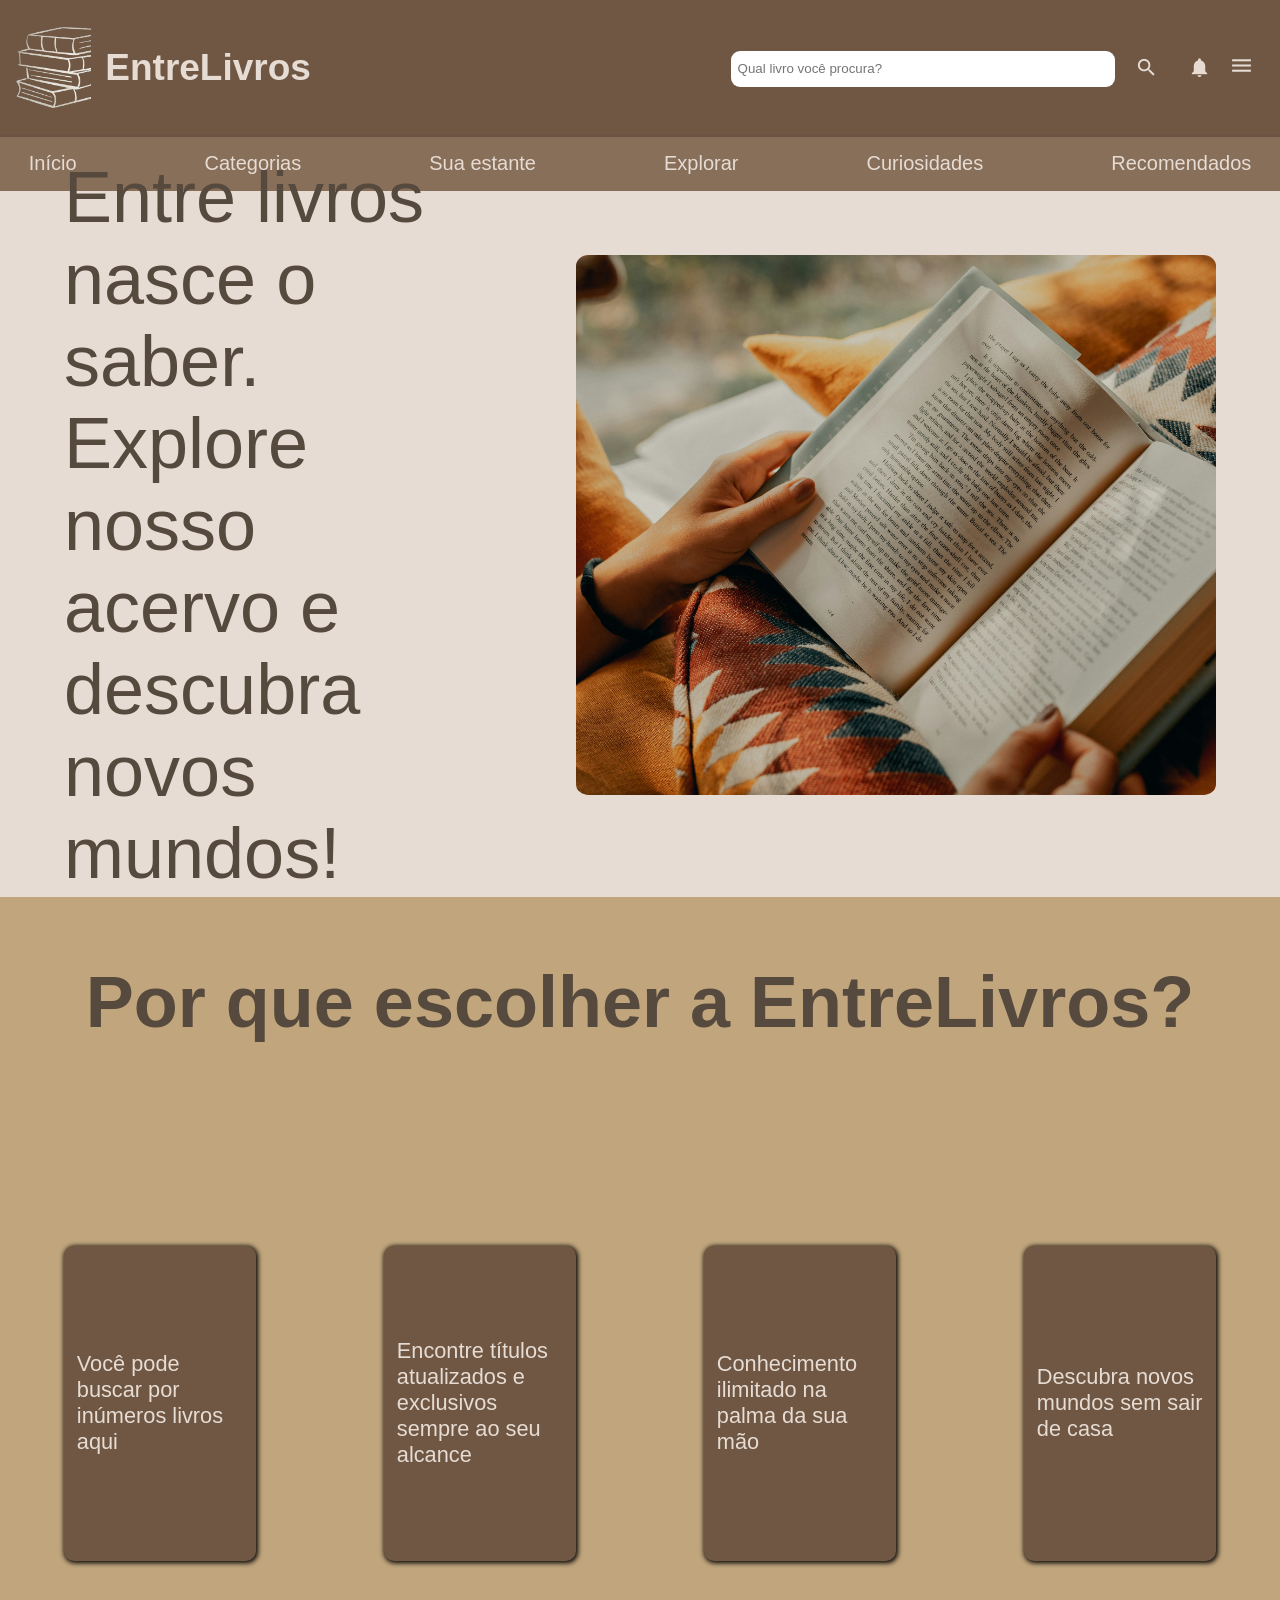
==== index.html @ 7814967b "adicionei v" ====
<!DOCTYPE html>
<html lang="en">
<head>
    <meta charset="UTF-8">
    <meta name="viewport" content="width=device-width, initial-scale=1.0">
    <link rel="stylesheet" href="./style.css">
    <title>EntreLivros</title>
    <link rel="stylesheet" href="https://fonts.googleapis.com/icon?family=Material+Icons">
    <link rel="preconnect" href="https://fonts.googleapis.com">
    <link href="https://fonts.googleapis.com/css2?family=EB+Garamond&display=swap" rel="stylesheet">
    
</head>
<body>

  <nav class="topo">
      <div class="arealogo">  
        <div class="entrelivros">EntreLivros</div>
      </div>

    <form action="./Pesquisarpage/index.html" method="get" class="busca">
      <input type="text" placeholder="Qual livro você procura?" >
    </form>

    <div class="lupa"><span class="material-icons"style="font-size: 23px;"> search </span></div>
    <div class="sino"><span class="material-icons" style="font-size: 23px;"> notifications </span></div>

    <div class="menu">
     <span class="material-icons" style="font-size: 25px;"> menu </span>

      <div class="submenu">
        <a href="#">Configurações</a>
        <a href="#">Minha Conta</a>
        <a href="#">Segurança</a>
        <a href="#">Ajuda</a>
        <a href="#">Saiba Mais</a>
        <a href="#">Sair</a>
      </div>
      
    </div>
    </nav>

    <div class="linha-topo"></div>

    <nav class="menu-topo">
      <ul class="menu-principal">
        <li><a href="#">Início</a></li>
        <li class="com-submenu">
        <a href="#">Categorias</a>
        <ul class="submenu2">
          <li><a href="#">Romance</a></li>
          <li><a href="#">Fantasia</a></li>
          <li><a href="#">Auto Ajuda</a></li>
          <li><a href="#">Ficção Científica</a></li>
          <li><a href="#">Contos</a></li>
        </ul>
          </li>
          <li><a href="#">Sua estante</a></li>
          <li><a href="#">Explorar</a></li>
          <li><a href="#">Curiosidades</a></li>
          <li><a href="#">Recomendados</a></li>
      </ul>
    </nav>

      <header class="inicio"> 
       <div class="card1"> <p>Entre livros nasce o saber. Explore nosso acervo e descubra novos mundos!</p> </div>
       <div class="card2">    </div> 
     </header>

      <div class="texto"><h1>Por que escolher a EntreLivros?</h1></div>
    
    <footer class="final">
      <div class="minicards">Você pode buscar por inúmeros livros aqui</div>
      <div class="minicards">Encontre títulos atualizados e exclusivos sempre ao seu alcance</div>
      <div class="minicards">Conhecimento ilimitado na palma da sua mão</div>
      <div class="minicards">Descubra novos mundos sem sair de casa</div>
    </footer>

</body>
</html>
---- style.css ----
*{
    margin:0%;
    padding: 0%;
    box-sizing: border-box;
}

body{
    background-color: #e6dcd4;
     font-family: "Poppins", sans-serif;
       font-weight: 100;
  font-style: normal;
}

.topo{
    display: flex;
    height: 15vh;
    width: 100%;
    background-color: #6f5743;
    justify-content:end;
    align-items: center;
    color:#e6dcd4;

}
.linha-topo{
width: 100%;
height: 0.2vh;
background-color: #695446;
}

.menu-principal {
  list-style: none;
  display: flex;
  gap: 2rem;
  width: 100%;
  height: 6vh;
  background-color: #886f5a;
  text-decoration: none;
  justify-content: center;
  align-items: center;
  gap: 10%;

}
.menu-principal a{
    display: flex;
    text-decoration: none;
    color: #e6dcd4;
    font-size:20px;
}
.menu-principal a:hover{
    display: flex;
    text-decoration: none;
    color: #000000;
    font-size:20px;
}
.menu-principal li {
  position: relative;
}
.submenu2{
    display:none ;
    position:absolute;
    top:0px;
    right:10;
    background-color: #e6dcd4;
    border:1px solid #ccc ;
    min-width: 50px;
    box-shadow: 0 2px 5px #00000097;
    z-index: 100;
    padding: 1rem;
    border-radius: 8px;
    width: 12vw;
}
.submenu2 a{
    display:block;
    padding: 10px;
    color:#46270e;
    text-decoration:none;
}
.submenu2 a:hover{
    background-color: #6f5743;
    color: #e6dcd4;
    text-decoration:none;
}
.com-submenu:hover .submenu2{
display: block;
}

.busca input{
    margin-right: 5vh;
    height: 4vh;
    width: 30vw;
    border-radius: 1vh;
    border:none;
    padding-left: 0.5vw;
    margin-top: 0.3vh;
}
 input:focus{
    outline: none;

 }

.arealogo{
    display:flex;
    width: 5.9%;
    height: 60%;
    background-image: url(./src/img/logoclara.png);
    background-size: cover;
    margin-right:50vw;
    
     
}

.entrelivros{
    display: flex;
    margin-left: 7vw;
    font-size: 37px;
    align-items: center;
    font-weight:550;
    
}


.menu{
    position:relative;
    display: inline-block;
    cursor: pointer;
    margin-right: 2vw;
}
.menu-icon{
    font-size: 36px;
    cursor: pointer;
    background-color: #6f5743;
    color:#e6dcd4;
    padding: 10px;
    border-radius: 5px;
}

.submenu{
    display:none ;
    position:absolute;
    top:0px;
    right:0;
    background-color: #e6dcd4;
    border:1px solid #ccc ;
    min-width: 50px;
    box-shadow: 0 2px 5px #00000097;
    z-index: 100;
    padding: 0.5rem;
    border-radius: 8px;
}
.submenu a{
    display:block;
    padding: 10px;
    color:#46270e;
    text-decoration:none;
}
.submenu a:hover{
background-color:#56493d;
color: #e6dcd4;
}

.menu:hover .submenu{
    display: block;
}


.sino{
    display:flex;
    margin-right: 2vh;
    margin-left:2vh;
    cursor: pointer;
    color:#e6dcd4;  
}



.sino:hover{
  color:#56493d;   
}



.lupa{
  display:flex; 
   color:#e6dcd4;
   cursor:pointer;
   margin-left: -2vw;
   margin-right: 1vw;
}


.lupa:hover{
    color:#56493d;
}



.linklupa{
    display:flex;
    text-decoration: none;
    color: #e6dcd4;
    cursor: pointer;

}

.inicio{
    display: flex;
    justify-content: space-around;
    align-items: center;
    margin-top: 5%;
}


.card1{
    display:flex;
    font-size: 8vh;
    justify-content: center;
    align-items: center;
    height: 2vh;
    width: 30vw;
    color:#56493d;
}

    

.card2{
    display:flex;
    height: 60vh;
    width: 50vw;
    background-image: url(./src/img/photo-1630343710506-89f8b9f21d31.jpg);
    background-size:cover;
    border-radius: 2%;
   
}


.texto{
    display: flex;
    margin-top: 8%;
    margin-bottom: 0%;
    justify-content: center;
    color:#56493d;
    background-color: #c1a67d;
    padding-top: 5%;
    
}


.texto h1{
    display: flex;
    font-size:8vh;
    color:#56493d;
    
}


footer{
    display: flex;
    height: 80vh;
    width: 100%;
    align-items: center;
    justify-content: center;
    margin-top: 0%;
    margin-bottom: 0%;
    background-color: #c1a67d;


}

.minicards{
    display: flex;
    width: 30vw;
    height: 35vh; 
    border-radius: 10px;
    font-size: 1.7vw;
    justify-content: center;
    align-items: center;
    padding: 1%;
    background-color: #6f5743;
    box-shadow:1px 1px 5px 1px #000000; 
    color:#e6dcd4;
    margin: 5%;
}




/*responsividade tela celular*/

@media screen and (max-width: 768px) {
.body{
    background-color: #e6dcd4;
}

.topo{
    display: flex;
    height: 13vh;
    width: 100%;
    background-color: #6f5743;
    justify-content:end;
    align-items: center;
    color:#e6dcd4;
}

.linha-topo{
width: 100%;
height: 0.2vh;
background-color: #695446;
}

.menu-principal {
  list-style: none;
  display: flex;
  gap: 2rem;
  width: 100%;
  height: 6vh;
  background-color: #886f5a;
  text-decoration: none;
  justify-content: center;
  align-items: center;
  gap: 5%;
}


.menu-principal a{
    display: flex;
    text-decoration: none;
    color: #e6dcd4;
    font-size:10px;
}

.menu-principal a:hover{
    display: flex;
    text-decoration: none;
    color: #000000;
    font-size:10px;
}

.menu-principal li {
  position: relative;
}

.submenu2{
    display:none ;
    position:absolute;
    top:0px;
    right:10;
    background-color: #e6dcd4;
    border:1px solid #ccc ;
    min-width: 50px;
    box-shadow: 0 2px 5px #00000097;
    z-index: 100;
    padding: 0.8rem;
    border-radius: 8px;
    width: 28vw;
}

.submenu2 a{
    display:block;
    padding: 10px;
    color:#46270e;
    text-decoration:none;
}

.submenu2 a:hover{
    background-color: #6f5743;
    color: #e6dcd4;
    text-decoration:none;
}

.com-submenu:hover .submenu2{
display: block;
}

.busca input{
    margin-right: 5vh;
    height: 4vh;
    width: 25vw;
    border-radius: 1vh;
    padding-left: 0.5vw;
    margin-top: 0.3vh;
    border:none;
}

 input:focus{
    outline: none;
 }

.arealogo{
    display:flex;
    width: 12%;
    height: 40%;
    background-image: url(./src/img/logoclara.png);
    background-size: cover;
    margin-right: 28%;
    
}

.entrelivros{
    display: flex;
    font-size: 17px;
    align-items: center;  
   margin-left: 110%;
}

.menu{
    position:relative;
    display: inline-block;
    cursor: pointer;
    margin-right: 2vw;
     
}

.menu-icon{
    font-size: 36px;
    cursor: pointer;
    background-color: #6f5743;
    color:#e6dcd4;
    padding: 10px;
    border-radius: 5px;
}

.submenu{
    display:none ;
    position:absolute;
    top:0px;
    right:0;
    background-color: #e6dcd4;
    border:1px solid #ccc ;
    min-width: 50px;
    box-shadow: 0 2px 5px #00000097;
    z-index: 100;
    padding: 0.5rem;
    border-radius: 8px;
}

.submenu a{
    display:block;
    padding: 5px;
    color:#46270e;
    text-decoration:none;
}

.submenu a:hover{
background-color:#56493d;
color: #e6dcd4;
}

.menu:hover .submenu{
    display: block;
}


.sino{
    display:flex;
    margin-right: 1vh;
    margin-left:1vh;
    cursor: pointer;
    color:#e6dcd4;  
}



.sino:hover{
  color:#56493d;   
}



.lupa{
  display:flex; 
   color:#e6dcd4;
   cursor:pointer;
   margin-left: -2vw;
   margin-right: 2vw;
}


.lupa:hover{
    color:#56493d;
}



.linklupa{
    display:flex;
    text-decoration: none;
    color: #e6dcd4;
    cursor: pointer;

}

.card1{
    display:flex;
    font-size: 2.8vh;
    justify-content: center;
    align-items: center;
    height: 20vh;
    width: 40vw;
    color:#56493d;
    

}

.card2{
    height: 20vh;
    width: 45vw;
    background-image: url(./src/img/photo-1630343710506-89f8b9f21d31.jpg);
    border-radius: 2%;
}


.inicio{
    display: flex;
    justify-content: center;
    align-items: center;
    height:35vh;
}


footer{
    display: flex;
    height: 35vh;
    width: 100%;
    align-items: center;
    justify-content: start;
    padding: 10px;
    flex-direction: row;
    overflow-x: auto;
    background-color: #c1a67d;
    margin-bottom: 0%;

}

.texto{
    display: flex;
    margin-top: 10vh;
    margin-bottom: 0%;
    padding-left: 9vh;
    padding-bottom: 2%;
}


.minicards{
    display: flex;
    flex-shrink: 0;
    width: 45vw;
    height: 25vh; 
    border-radius: 10px;
    font-size: 5vw;
    justify-content: center;
    align-items: center;
    padding: 1%;
    background-color: #6f5743;
    box-shadow:1px 1px 5px 1px #000000; 
    color:#e6dcd4;
    margin-top: 4vh;
    margin-bottom: 8%;

}


.texto h1{
    display: flex;
    font-size:4vh;
    color:#56493d;
    
}



}
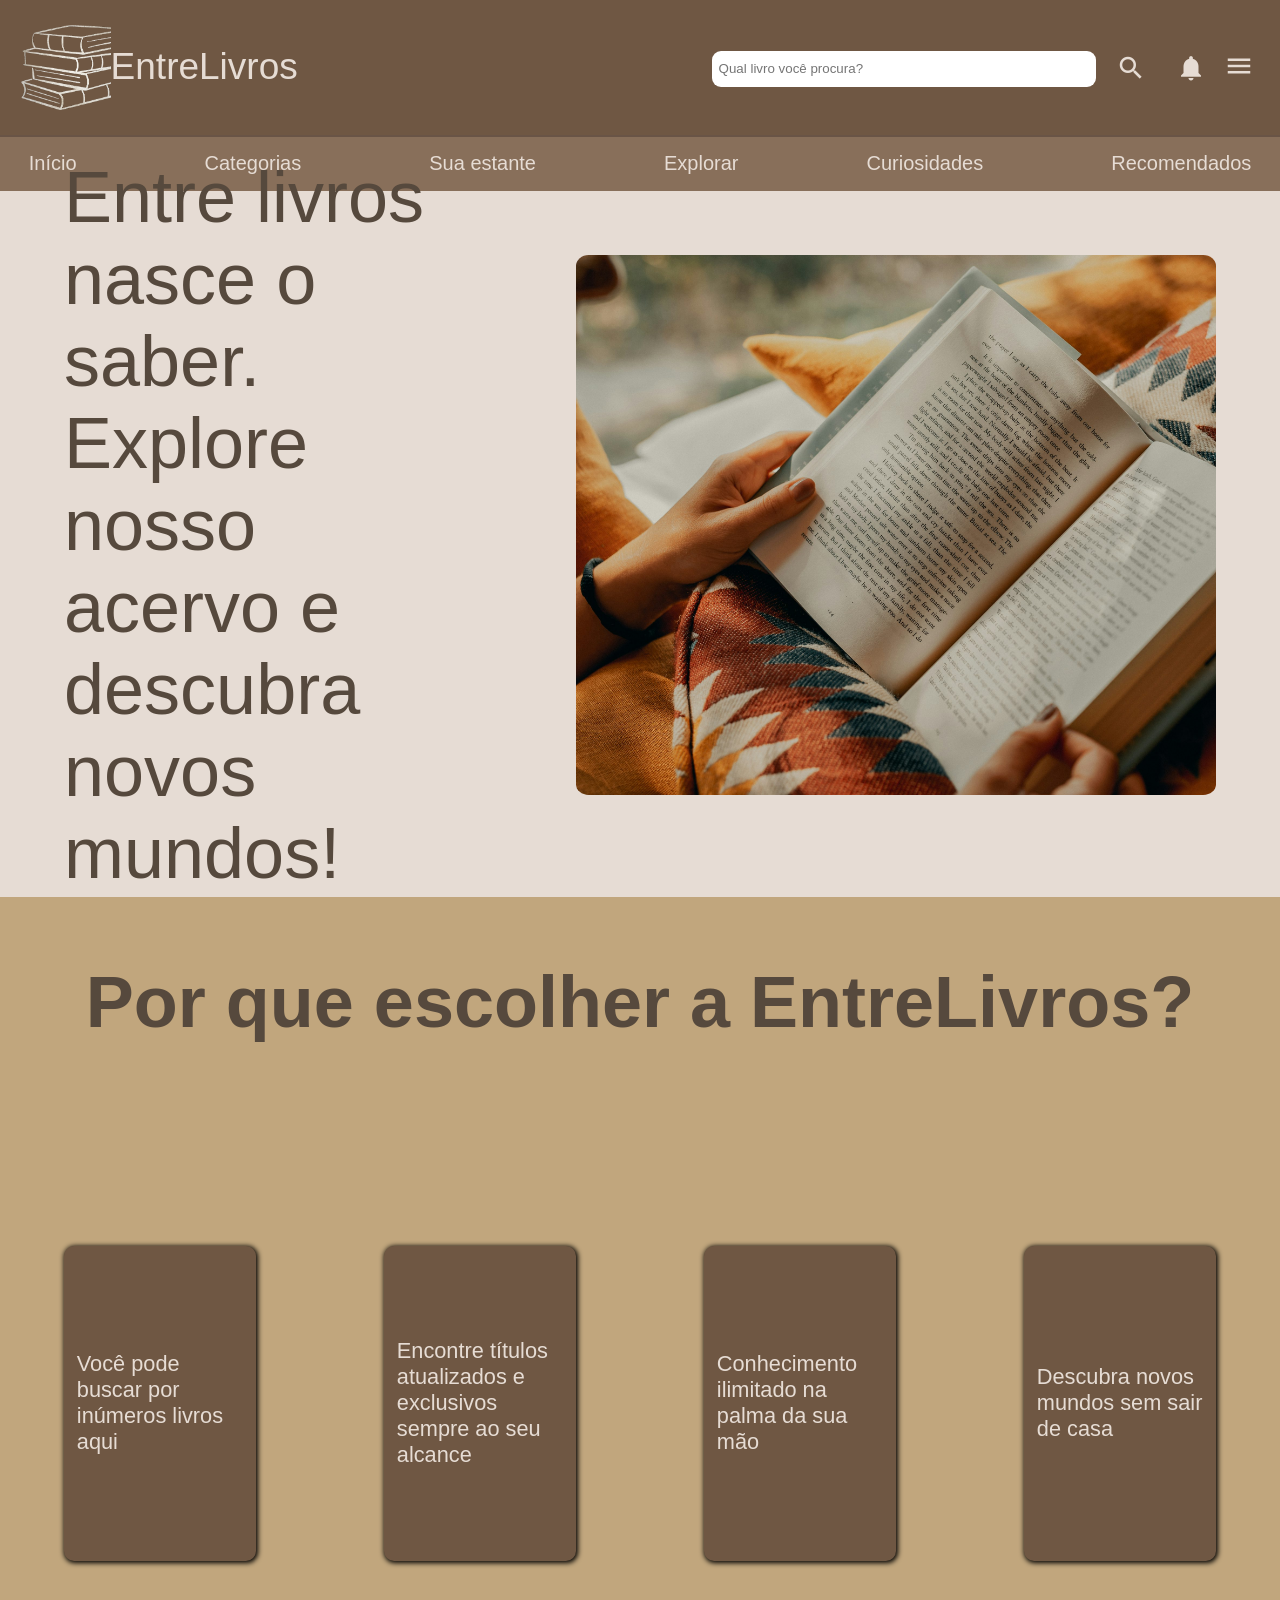
==== commit 4e23fb9b: "ajeitei uns negócios" ====
--- a/index.html
+++ b/index.html
@@ -21,11 +21,11 @@
       <input type="text" placeholder="Qual livro você procura?" >
     </form>
 
-    <div class="lupa"><span class="material-icons"style="font-size: 23px;"> search </span></div>
-    <div class="sino"><span class="material-icons" style="font-size: 23px;"> notifications </span></div>
+    <div class="lupa"><span class="material-icons"style="font-size: 30px;"> search </span></div>
+    <div class="sino"><span class="material-icons" style="font-size: 30px;"> notifications </span></div>
 
     <div class="menu">
-     <span class="material-icons" style="font-size: 25px;"> menu </span>
+     <span class="material-icons" style="font-size: 30px;"> menu </span>
 
       <div class="submenu">
         <a href="#">Configurações</a>
@@ -38,6 +38,19 @@
       
     </div>
     </nav>
+
+
+    <div class="busca-container">
+  <form action="./Pesquisarpage/index.html" method="get" class="busca">
+    <input type="text" placeholder="Qual livro você procura?" >
+  </form>
+
+  <div class="lupa">
+    <span class="material-icons" style="font-size: 23px;">search</span>
+  </div>
+</div>
+
+
 
     <div class="linha-topo"></div>
 
--- a/style.css
+++ b/style.css
@@ -6,10 +6,15 @@
 
 body{
     background-color: #e6dcd4;
-     font-family: "Poppins", sans-serif;
-       font-weight: 100;
-  font-style: normal;
-}
+    font-family: "Poppins", sans-serif;
+    font-weight: 100;
+    font-style: normal;
+}
+html, body {
+  max-width: 100vw;
+  overflow-x: hidden;
+}
+
 
 .topo{
     display: flex;
@@ -21,6 +26,7 @@
     color:#e6dcd4;
 
 }
+
 .linha-topo{
 width: 100%;
 height: 0.2vh;
@@ -84,6 +90,10 @@
 display: block;
 }
 
+.busca-container {
+  display: none; /* só vai aparecer no mobile */
+}
+
 .busca input{
     margin-right: 5vh;
     height: 4vh;
@@ -93,6 +103,7 @@
     padding-left: 0.5vw;
     margin-top: 0.3vh;
 }
+
  input:focus{
     outline: none;
 
@@ -100,12 +111,11 @@
 
 .arealogo{
     display:flex;
-    width: 5.9%;
-    height: 60%;
+    width: 7%;
+    height: 63%;
     background-image: url(./src/img/logoclara.png);
     background-size: cover;
-    margin-right:50vw;
-    
+    margin-right:47vw;
      
 }
 
@@ -114,7 +124,7 @@
     margin-left: 7vw;
     font-size: 37px;
     align-items: center;
-    font-weight:550;
+    
     
 }
 
@@ -293,7 +303,7 @@
 
 .topo{
     display: flex;
-    height: 13vh;
+    height: 15vh;
     width: 100%;
     background-color: #6f5743;
     justify-content:end;
@@ -308,35 +318,37 @@
 }
 
 .menu-principal {
-  list-style: none;
-  display: flex;
-  gap: 2rem;
-  width: 100%;
-  height: 6vh;
-  background-color: #886f5a;
+list-style: none;
+display: flex;
+gap: 2rem; 
+width: 100%;
+height: 6vh;
+background-color:#886f5a;
+text-decoration: none;
+justify-content: center;
+align-items: center;
+gap: 5%;
+}
+
+.menu-principal a {
+  display:flex;
   text-decoration: none;
-  justify-content: center;
-  align-items: center;
-  gap: 5%;
-}
-
-
-.menu-principal a{
-    display: flex;
-    text-decoration: none;
-    color: #e6dcd4;
-    font-size:10px;
-}
-
-.menu-principal a:hover{
-    display: flex;
-    text-decoration: none;
-    color: #000000;
-    font-size:10px;
+  color: #e6dcd4;
+  font-size:10px;
+
+}
+
+
+.menu-principal a:hover {
+  display:flex;
+  text-decoration: none;
+  color: #000000;
+  font-size: 10px;
+
 }
 
 .menu-principal li {
-  position: relative;
+  position:relative;
 }
 
 .submenu2{
@@ -371,15 +383,38 @@
 display: block;
 }
 
-.busca input{
-    margin-right: 5vh;
-    height: 4vh;
-    width: 25vw;
-    border-radius: 1vh;
-    padding-left: 0.5vw;
-    margin-top: 0.3vh;
-    border:none;
-}
+.topo .busca {
+  display: none;
+}
+
+.topo .lupa{
+    display: none;
+}
+
+
+.busca-container {
+  display: flex;
+  justify-content: center;
+  align-items: center;
+  gap: 1vw;
+  width: 100%;
+  background-color: #6f5743;
+  height: 5vh;
+}
+
+.busca {
+  width: 100%;
+}
+
+.busca input {
+  width: 100%;
+  height: 5vh;
+  padding-left: 1.5vw;
+  font-size: 1rem;
+  border: none;
+  box-shadow: 0 0 3px rgba(0, 0, 0, 0.2);
+}
+
 
  input:focus{
     outline: none;
@@ -387,17 +422,17 @@
 
 .arealogo{
     display:flex;
-    width: 12%;
-    height: 40%;
+    width: 16%;
+    height: 49%;
     background-image: url(./src/img/logoclara.png);
     background-size: cover;
-    margin-right: 28%;
+    margin-right: 60%;
     
 }
 
 .entrelivros{
     display: flex;
-    font-size: 17px;
+    font-size: 22px;
     align-items: center;  
    margin-left: 110%;
 }
@@ -466,12 +501,17 @@
 
 
 
-.lupa{
-  display:flex; 
-   color:#e6dcd4;
-   cursor:pointer;
-   margin-left: -2vw;
-   margin-right: 2vw;
+.lupa {
+  display: flex;
+  color: #56493d;
+  cursor: pointer;
+  background-color: #fff;
+  border-radius: 10%;
+  height: 5vh;
+  margin-top:1%;
+  margin-bottom: 1%;
+  align-items: center;
+  justify-content: center;
 }
 
 
@@ -491,7 +531,7 @@
 
 .card1{
     display:flex;
-    font-size: 2.8vh;
+    font-size: 3vh;
     justify-content: center;
     align-items: center;
     height: 20vh;
@@ -514,18 +554,22 @@
     justify-content: center;
     align-items: center;
     height:35vh;
+    gap:5%;
 }
 
 
 footer{
     display: flex;
-    height: 35vh;
+    height: auto;
     width: 100%;
     align-items: center;
     justify-content: start;
     padding: 10px;
     flex-direction: row;
     overflow-x: auto;
+    scroll-snap-type: x mandatory;
+    scroll-padding: 10px;
+    gap: 3vw;
     background-color: #c1a67d;
     margin-bottom: 0%;
 
@@ -541,20 +585,22 @@
 
 
 .minicards{
+    flex:0 0 90vw;
+    scroll-snap-align: start;
     display: flex;
     flex-shrink: 0;
-    width: 45vw;
-    height: 25vh; 
+    width: 40vw;
+    height: 30vh; 
     border-radius: 10px;
-    font-size: 5vw;
+    font-size: 3.5vh;
     justify-content: center;
     align-items: center;
-    padding: 1%;
+    padding: 1rem;
     background-color: #6f5743;
     box-shadow:1px 1px 5px 1px #000000; 
     color:#e6dcd4;
     margin-top: 4vh;
-    margin-bottom: 8%;
+    margin-bottom: 10vh;
 
 }
 
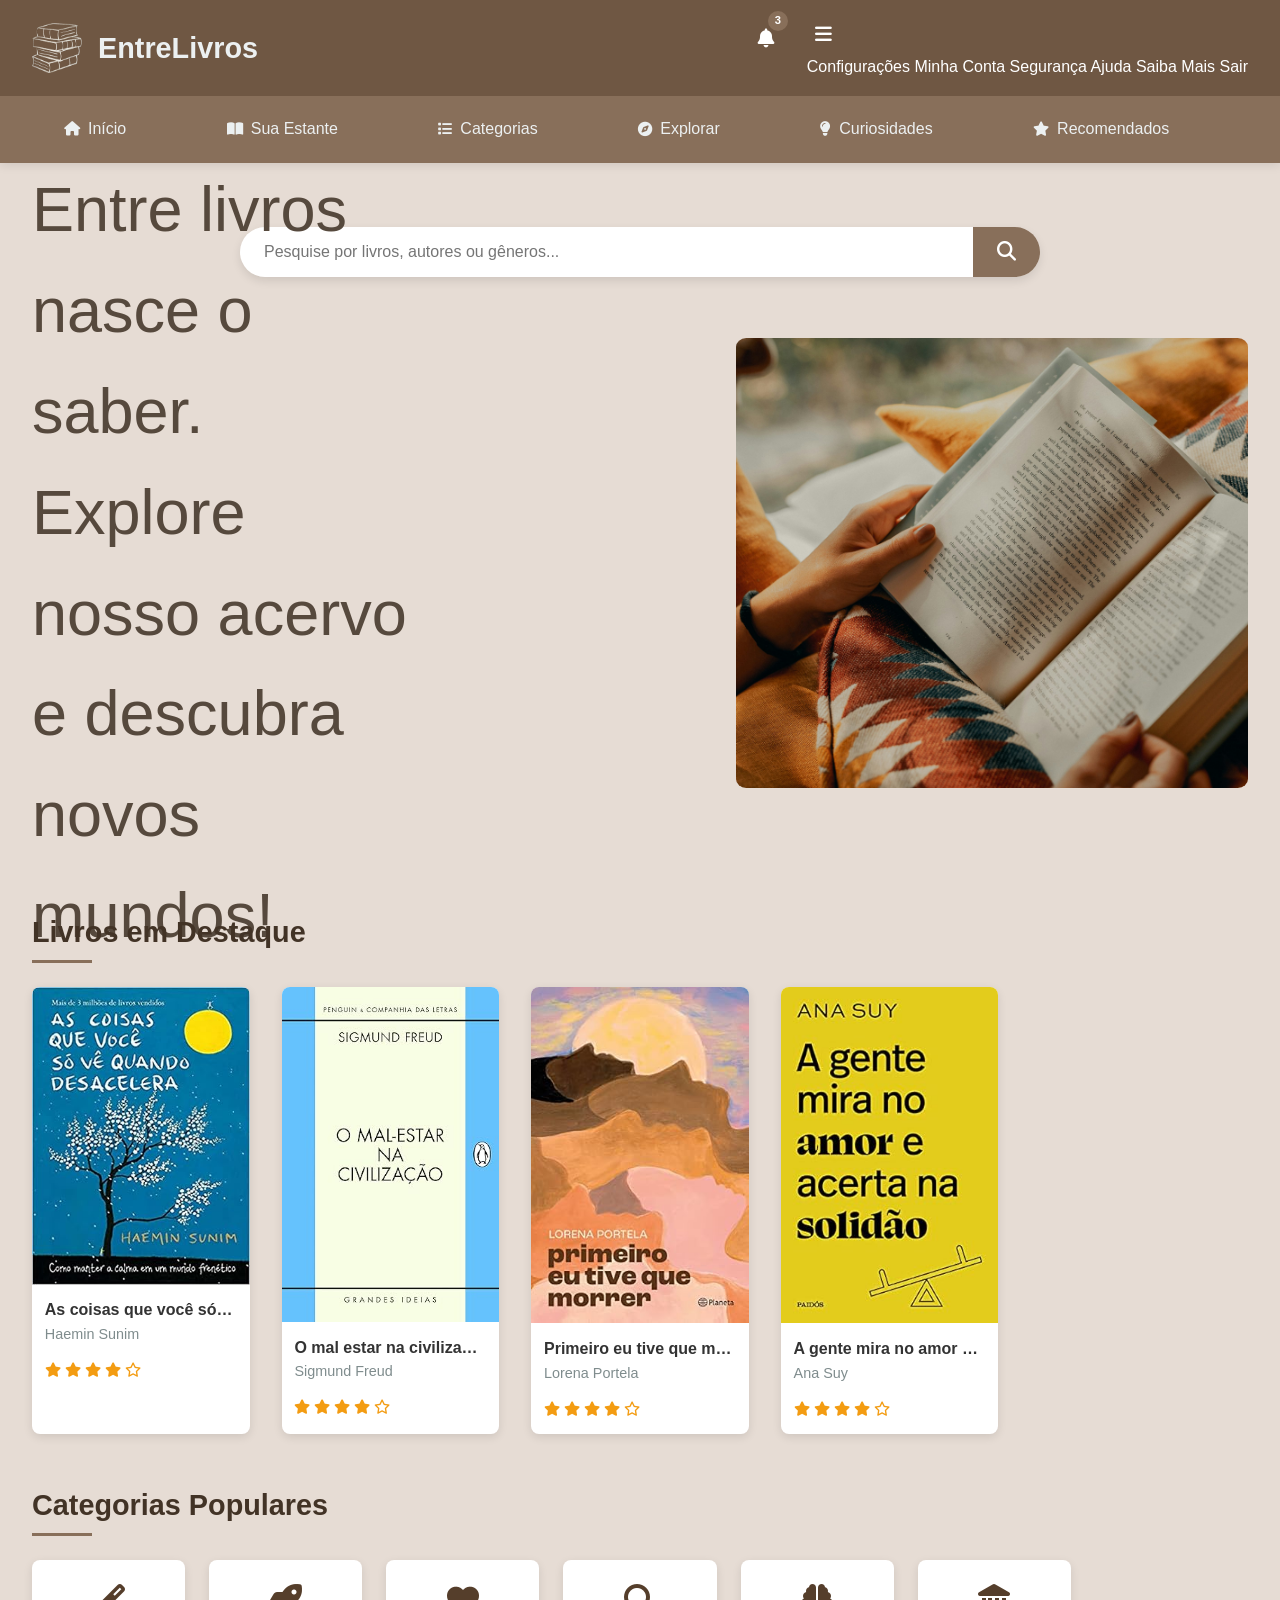
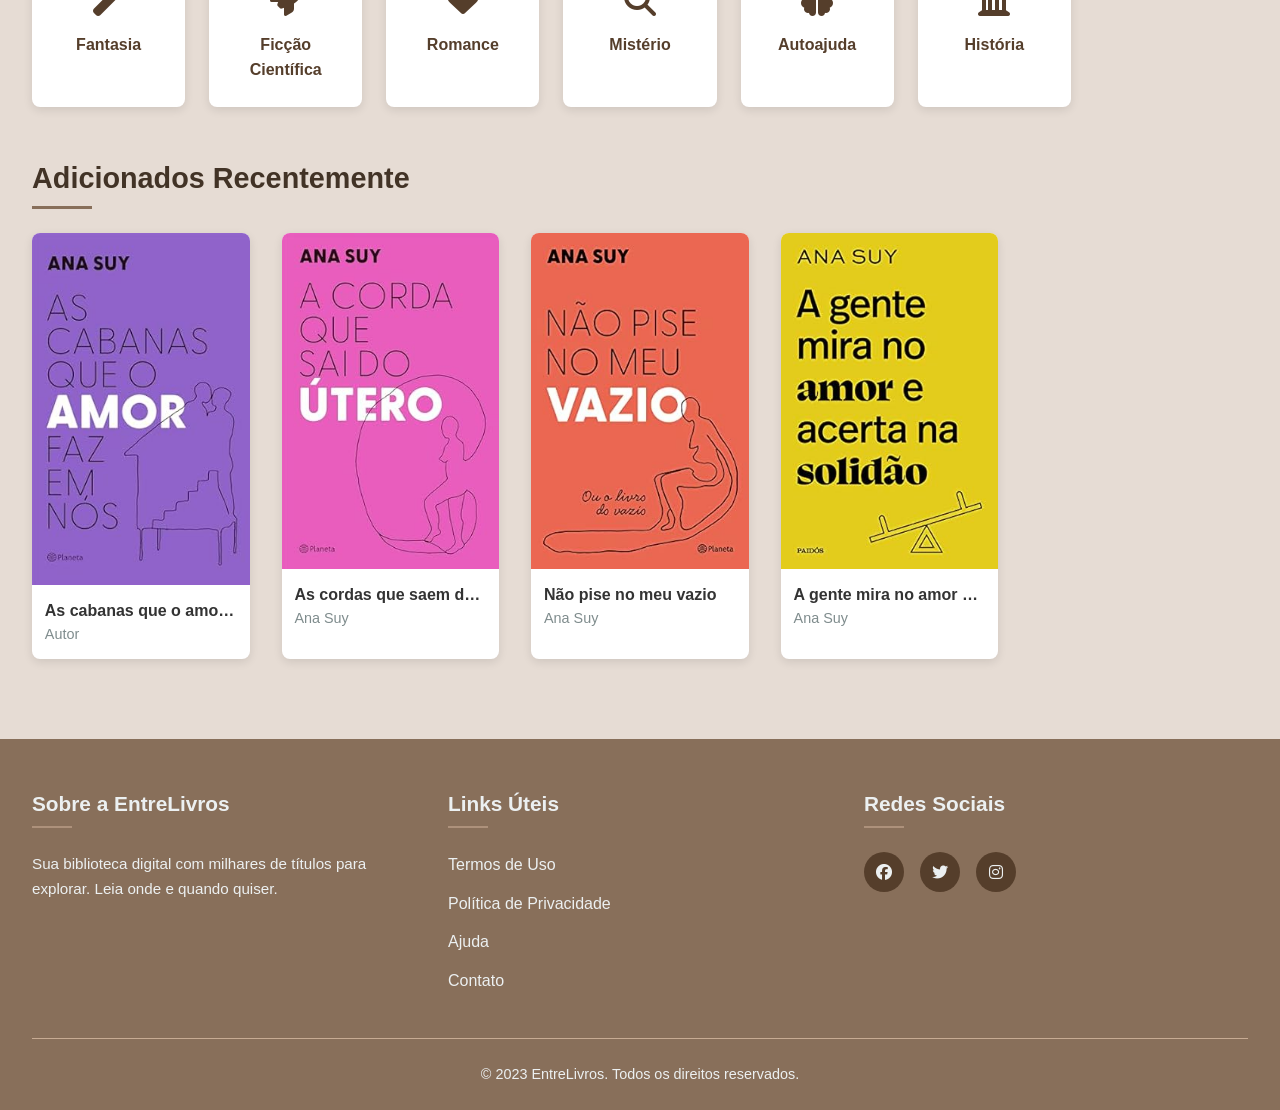
==== commit 06cfbd7f: "alterando nome dos arqv" ====
--- a/index.html
+++ b/index.html
@@ -1,92 +1,211 @@
 <!DOCTYPE html>
-<html lang="en">
+<html lang="pt-br">
 <head>
     <meta charset="UTF-8">
     <meta name="viewport" content="width=device-width, initial-scale=1.0">
+    <title>EntreLivros - Sua Biblioteca Online</title>
+    <link rel="stylesheet" href="https://cdnjs.cloudflare.com/ajax/libs/font-awesome/6.4.0/css/all.min.css">
     <link rel="stylesheet" href="./style.css">
-    <title>EntreLivros</title>
-    <link rel="stylesheet" href="https://fonts.googleapis.com/icon?family=Material+Icons">
-    <link rel="preconnect" href="https://fonts.googleapis.com">
-    <link href="https://fonts.googleapis.com/css2?family=EB+Garamond&display=swap" rel="stylesheet">
-    
 </head>
 <body>
-
-  <nav class="topo">
-      <div class="arealogo">  
-        <div class="entrelivros">EntreLivros</div>
-      </div>
-
-    <form action="./Pesquisarpage/index.html" method="get" class="busca">
-      <input type="text" placeholder="Qual livro você procura?" >
-    </form>
-
-    <div class="lupa"><span class="material-icons"style="font-size: 30px;"> search </span></div>
-    <div class="sino"><span class="material-icons" style="font-size: 30px;"> notifications </span></div>
-
-    <div class="menu">
-     <span class="material-icons" style="font-size: 30px;"> menu </span>
-
-      <div class="submenu">
-        <a href="#">Configurações</a>
-        <a href="#">Minha Conta</a>
-        <a href="#">Segurança</a>
-        <a href="#">Ajuda</a>
-        <a href="#">Saiba Mais</a>
-        <a href="#">Sair</a>
-      </div>
-      
-    </div>
-    </nav>
-
-
-    <div class="busca-container">
-  <form action="./Pesquisarpage/index.html" method="get" class="busca">
-    <input type="text" placeholder="Qual livro você procura?" >
-  </form>
-
-  <div class="lupa">
-    <span class="material-icons" style="font-size: 23px;">search</span>
-  </div>
-</div>
-
-
-
-    <div class="linha-topo"></div>
-
-    <nav class="menu-topo">
-      <ul class="menu-principal">
-        <li><a href="#">Início</a></li>
-        <li class="com-submenu">
-        <a href="#">Categorias</a>
-        <ul class="submenu2">
-          <li><a href="#">Romance</a></li>
-          <li><a href="#">Fantasia</a></li>
-          <li><a href="#">Auto Ajuda</a></li>
-          <li><a href="#">Ficção Científica</a></li>
-          <li><a href="#">Contos</a></li>
-        </ul>
-          </li>
-          <li><a href="#">Sua estante</a></li>
-          <li><a href="#">Explorar</a></li>
-          <li><a href="#">Curiosidades</a></li>
-          <li><a href="#">Recomendados</a></li>
-      </ul>
-    </nav>
-
-      <header class="inicio"> 
+    <header>
+        <div class="top-header">
+            <div class="logo-area">
+                <img src="./src/img/logoclara.png" alt="Logo EntreLivros" class="logo">
+                <h1 class="site-name">EntreLivros</h1>
+            </div>
+            <div class="header-icons">
+                <a href="./notificacoespage/index.html" class="icon-btn notification-btn">  
+                    <i class="fas fa-bell"></i>
+                    <span class="notification-badge">3</span>
+                </a>
+             <div class="menu-container">
+                <button class="icon-btn menu-btn">
+                    <i class="fas fa-bars"></i>
+                </button>
+                <div class="submenu">
+                    <a href="#" class="submenu-item">Configurações</a>
+                    <a href="#" class="submenu-item">Minha Conta</a>
+                    <a href="#" class="submenu-item">Segurança</a>
+                    <a href="#" class="submenu-item">Ajuda</a>
+                    <a href="#" class="submenu-item">Saiba Mais</a>
+                    <a href="#" class="submenu-item">Sair</a>
+                </div>
+             </div>
+            </div>
+        </div>
+        
+        <nav class="main-nav">
+            <ul>
+                <li><a href="./site2.html"><i class="fas fa-home"></i> Início</a></li>
+                <li><a href="#"><i class="fas fa-book-open"></i> Sua Estante</a></li>
+                <li><a href="#"><i class="fas fa-list"></i> Categorias</a></li>
+                <li><a href="#"><i class="fas fa-compass"></i> Explorar</a></li>
+                <li><a href="#"><i class="fas fa-lightbulb"></i> Curiosidades</a></li>
+                <li><a href="#"><i class="fas fa-star"></i> Recomendados</a></li>
+            </ul>
+        </nav>
+    </header>
+
+    <main>
+        <section class="search-section">
+            
+                <form action="./resultado.html" method="get" class="search-container">
+                    <input type="text" placeholder="Pesquise por livros, autores ou gêneros...">
+                    <button><i class="fas fa-search"></i></button>
+                </form>
+            
+        </section>
+
+        <section class="inicio"> 
        <div class="card1"> <p>Entre livros nasce o saber. Explore nosso acervo e descubra novos mundos!</p> </div>
-       <div class="card2">    </div> 
-     </header>
-
-      <div class="texto"><h1>Por que escolher a EntreLivros?</h1></div>
-    
-    <footer class="final">
-      <div class="minicards">Você pode buscar por inúmeros livros aqui</div>
-      <div class="minicards">Encontre títulos atualizados e exclusivos sempre ao seu alcance</div>
-      <div class="minicards">Conhecimento ilimitado na palma da sua mão</div>
-      <div class="minicards">Descubra novos mundos sem sair de casa</div>
+       <div class="card2"><img src="../LivroPage/src/img/photo-1630343710506-89f8b9f21d31.jpg" alt=""></div> 
+                </section>
+
+        <section class="featured-books">
+            <h2>Livros em Destaque</h2>
+            <div class="book-grid">
+                <div class="book-card">
+                    <img src="./src/img/acelera.jpg" alt="Capa do Livro">
+                    <h3>As coisas que você só vê quando desacelera: Como manter a calma em um mundo frenético</h3>
+                    <p>Haemin Sunim</p>
+                    <div class="rating">
+                        <i class="fas fa-star"></i>
+                        <i class="fas fa-star"></i>
+                        <i class="fas fa-star"></i>
+                        <i class="fas fa-star"></i>
+                        <i class="far fa-star"></i>
+                    </div>
+                </div>
+
+
+                <!-- Mais livros... -->
+                <div class="book-card">
+                    <img src="./src/img/o mal estar na civilizaçao.jpg" alt="Capa do Livro">
+                    <h3>O mal estar na civilização</h3>
+                    <p>Sigmund Freud</p>
+                    <div class="rating">
+                        <i class="fas fa-star"></i>
+                        <i class="fas fa-star"></i>
+                        <i class="fas fa-star"></i>
+                        <i class="fas fa-star"></i>
+                        <i class="far fa-star"></i>
+                    </div>
+                </div>
+                <div class="book-card">
+                    <img src="./src/img/priimeiroeutivequemorrer.jpg" alt="Capa do Livro">
+                    <h3>Primeiro eu tive que morrer</h3>
+                    <p>Lorena Portela</p>
+                    <div class="rating">
+                        <i class="fas fa-star"></i>
+                        <i class="fas fa-star"></i>
+                        <i class="fas fa-star"></i>
+                        <i class="fas fa-star"></i>
+                        <i class="far fa-star"></i>
+                    </div>
+                </div>
+                <div class="book-card">
+                    <img src="./src/img/capaagentemiranoamor.jpg" alt="Capa do Livro">
+                    <h3>A gente mira no amor e acerta na solidão</h3>
+                    <p>Ana Suy</p>
+                    <div class="rating">
+                        <i class="fas fa-star"></i>
+                        <i class="fas fa-star"></i>
+                        <i class="fas fa-star"></i>
+                        <i class="fas fa-star"></i>
+                        <i class="far fa-star"></i>
+                    </div>
+                </div>
+            </div>
+        </section>
+
+        <section class="categories">
+            <h2>Categorias Populares</h2>
+            <div class="category-grid">
+                <div class="category-card">
+                    <i class="fas fa-magic"></i>
+                    <h3>Fantasia</h3>
+                </div>
+                <div class="category-card">
+                    <i class="fas fa-rocket"></i>
+                    <h3>Ficção Científica</h3>
+                </div>
+                <div class="category-card">
+                    <i class="fas fa-heart"></i>
+                    <h3>Romance</h3>
+                </div>
+                <div class="category-card">
+                    <i class="fas fa-search"></i>
+                    <h3>Mistério</h3>
+                </div>
+                <div class="category-card">
+                    <i class="fas fa-brain"></i>
+                    <h3>Autoajuda</h3>
+                </div>
+                <div class="category-card">
+                    <i class="fas fa-landmark"></i>
+                    <h3>História</h3>
+                </div>
+            </div>
+        </section>
+
+        <section class="recently-added">
+            <h2>Adicionados Recentemente</h2>
+            <div class="book-grid">
+                <div class="book-card">
+                    <img src="./src/img/as cabanas que o amor faz em nos.jpg" alt="Capa do Livro">
+                    <h3>As cabanas que o amor faz em nós</h3>
+                    <p>Autor</p>
+                </div>
+                <!-- Mais livros... -->
+                <div class="book-card">
+                    <img src="./src/img/as cordas que saem do utero.jpg" alt="Capa do Livro">
+                    <h3>As cordas que saem do útero</h3>
+                    <p>Ana Suy</p>
+                </div>
+                <div class="book-card">
+                    <img src="./src/img/naopisenomeuvazio.jpg" alt="Capa do Livro">
+                    <h3>Não pise no meu vazio</h3>
+                    <p>Ana Suy</p>
+                </div>
+                <div class="book-card">
+                    <img src="./src/img/capaagentemiranoamor.jpg" alt="Capa do Livro">
+                    <h3>A gente mira no amor e acerta na solidão</h3>
+                    <p>Ana Suy</p>
+                </div>
+            </div>
+        </section>
+    </main>
+
+    <footer>
+        <div class="footer-content">
+            <div class="footer-section">
+                <h3>Sobre a EntreLivros</h3>
+                <p>Sua biblioteca digital com milhares de títulos para explorar. Leia onde e quando quiser.</p>
+            </div>
+            <div class="footer-section">
+                <h3>Links Úteis</h3>
+                <ul>
+                    <li><a href="#">Termos de Uso</a></li>
+                    <li><a href="#">Política de Privacidade</a></li>
+                    <li><a href="#">Ajuda</a></li>
+                    <li><a href="#">Contato</a></li>
+                </ul>
+            </div>
+            <div class="footer-section">
+                <h3>Redes Sociais</h3>
+                <div class="social-icons">
+                    <a href="#"><i class="fab fa-facebook"></i></a>
+                    <a href="#"><i class="fab fa-twitter"></i></a>
+                    <a href="#"><i class="fab fa-instagram"></i></a>
+                </div>
+            </div>
+        </div>
+        <div class="footer-bottom">
+            <p>&copy; 2023 EntreLivros. Todos os direitos reservados.</p>
+        </div>
     </footer>
 
+    <script src="script.js"></script>
 </body>
 </html>
--- a/style.css
+++ b/style.css
@@ -1,228 +1,207 @@
-*{
-    margin:0%;
-    padding: 0%;
+/* Reset e Estilos Globais */
+* {
+    margin: 0;
+    padding: 0;
     box-sizing: border-box;
-}
-
-body{
+    font-family: 'Segoe UI', Tahoma, Geneva, Verdana, sans-serif;
+}
+
+body {
     background-color: #e6dcd4;
-    font-family: "Poppins", sans-serif;
-    font-weight: 100;
-    font-style: normal;
-}
-html, body {
-  max-width: 100vw;
-  overflow-x: hidden;
-}
-
-
-.topo{
-    display: flex;
-    height: 15vh;
+    color: #333;
+    line-height: 1.6;
+}
+
+a {
+    text-decoration: none;
+    color: inherit;
+}
+
+/* Cabeçalho */
+header {
+    background-color: #6f5743;
+    color: white;
+    position: sticky;
+    top: 0;
+    z-index: 100;
+    box-shadow: 0 2px 10px rgba(0, 0, 0, 0.1);
+}
+
+.top-header {
+    display: flex;
+    justify-content: space-between;
+    align-items: center;
+    padding: 1rem 2rem;
+}
+
+.logo-area {
+    display: flex;
+    align-items: center;
+    gap: 1rem;
+}
+
+.logo {
+    width: 50px;
+    height: 50px;
+    
+}
+
+.site-name {
+    font-size: 1.8rem;
+    font-weight: 700;
+    color: #ecf0f1;
+}
+
+.header-icons {
+    display: flex;
+    gap: 1.5rem;
+}
+
+.icon-btn {
+    background: none;
+    border: none;
+    color: white;
+    font-size: 1.2rem;
+    cursor: pointer;
+    position: relative;
+    padding: 0.5rem;
+}
+
+.notification-badge {
+    position: absolute;
+    top: -5px;
+    right: -5px;
+    background-color: #886f5a;
+    color: white;
+    border-radius: 50%;
+    width: 20px;
+    height: 20px;
+    display: flex;
+    justify-content: center;
+    align-items: center;
+    font-size: 0.7rem;
+    font-weight: bold;
+}
+
+/* Navegação Principal */
+.main-nav {
+    background-color: #886f5a;
+    padding: 0 2rem;
+    justify-content: center;
     width: 100%;
-    background-color: #6f5743;
-    justify-content:end;
-    align-items: center;
-    color:#e6dcd4;
-
-}
-
-.linha-topo{
-width: 100%;
-height: 0.2vh;
-background-color: #695446;
-}
-
-.menu-principal {
-  list-style: none;
-  display: flex;
-  gap: 2rem;
-  width: 100%;
-  height: 6vh;
-  background-color: #886f5a;
-  text-decoration: none;
-  justify-content: center;
-  align-items: center;
-  gap: 10%;
-
-}
-.menu-principal a{
-    display: flex;
-    text-decoration: none;
-    color: #e6dcd4;
-    font-size:20px;
-}
-.menu-principal a:hover{
-    display: flex;
-    text-decoration: none;
-    color: #000000;
-    font-size:20px;
-}
-.menu-principal li {
-  position: relative;
-}
-.submenu2{
-    display:none ;
-    position:absolute;
-    top:0px;
-    right:10;
-    background-color: #e6dcd4;
-    border:1px solid #ccc ;
-    min-width: 50px;
-    box-shadow: 0 2px 5px #00000097;
-    z-index: 100;
-    padding: 1rem;
-    border-radius: 8px;
-    width: 12vw;
-}
-.submenu2 a{
-    display:block;
-    padding: 10px;
-    color:#46270e;
-    text-decoration:none;
-}
-.submenu2 a:hover{
-    background-color: #6f5743;
-    color: #e6dcd4;
-    text-decoration:none;
-}
-.com-submenu:hover .submenu2{
-display: block;
-}
-
-.busca-container {
-  display: none; /* só vai aparecer no mobile */
-}
-
-.busca input{
-    margin-right: 5vh;
-    height: 4vh;
-    width: 30vw;
-    border-radius: 1vh;
-    border:none;
-    padding-left: 0.5vw;
-    margin-top: 0.3vh;
-}
-
- input:focus{
+
+}
+
+.main-nav ul {
+    display: flex;
+    list-style: none;
+    overflow-x: auto;
+    white-space: nowrap;
+    padding: 0.8rem 0;
+    -webkit-overflow-scrolling: touch;
+    gap: 3%;
+}
+
+.main-nav li {
+    margin-right: 2rem;
+    margin-left: 2rem;
+}
+
+.main-nav a {
+    color: #ecf0f1;
+    font-weight: 500;
+    display: flex;
+    align-items: center;
+    gap: 0.5rem;
+    padding: 0.5rem 0;
+    transition: color 0.3s;
+}
+
+.main-nav a:hover {
+    color: #423326;
+}
+
+.main-nav i {
+    font-size: 0.9rem;
+}
+
+/* Conteúdo Principal */
+main {
+    padding: 2rem;
+    max-width: 1400px;
+    margin: 0 auto;
+}
+
+section {
+    margin-bottom: 3rem;
+}
+
+h2 {
+    font-size: 1.8rem;
+    margin-bottom: 1.5rem;
+    color: #423326;
+    position: relative;
+    padding-bottom: 0.5rem;
+}
+
+h2::after {
+    content: '';
+    position: absolute;
+    bottom: 0;
+    left: 0;
+    width: 60px;
+    height: 3px;
+    background-color: #886f5a;
+}
+
+/* Barra de Pesquisa */
+.search-section {
+    margin: 2rem 0;
+}
+
+.search-container {
+    display: flex;
+    max-width: 800px;
+    margin: 0 auto;
+    border-radius: 30px;
+    overflow: hidden;
+    box-shadow: 0 4px 10px rgba(0, 0, 0, 0.1);
+}
+
+.search-container input {
+    flex: 1;
+    padding: 1rem 1.5rem;
+    border: none;
+    font-size: 1rem;
     outline: none;
-
- }
-
-.arealogo{
-    display:flex;
-    width: 7%;
-    height: 63%;
-    background-image: url(./src/img/logoclara.png);
-    background-size: cover;
-    margin-right:47vw;
-     
-}
-
-.entrelivros{
-    display: flex;
-    margin-left: 7vw;
-    font-size: 37px;
-    align-items: center;
-    
-    
-}
-
-
-.menu{
-    position:relative;
-    display: inline-block;
+}
+
+.search-container button {
+    padding: 0 1.5rem;
+    background-color: #886f5a;
+    color: white;
+    border: none;
     cursor: pointer;
-    margin-right: 2vw;
-}
-.menu-icon{
-    font-size: 36px;
-    cursor: pointer;
-    background-color: #6f5743;
-    color:#e6dcd4;
-    padding: 10px;
-    border-radius: 5px;
-}
-
-.submenu{
-    display:none ;
-    position:absolute;
-    top:0px;
-    right:0;
-    background-color: #e6dcd4;
-    border:1px solid #ccc ;
-    min-width: 50px;
-    box-shadow: 0 2px 5px #00000097;
-    z-index: 100;
-    padding: 0.5rem;
-    border-radius: 8px;
-}
-.submenu a{
-    display:block;
-    padding: 10px;
-    color:#46270e;
-    text-decoration:none;
-}
-.submenu a:hover{
-background-color:#56493d;
-color: #e6dcd4;
-}
-
-.menu:hover .submenu{
-    display: block;
-}
-
-
-.sino{
-    display:flex;
-    margin-right: 2vh;
-    margin-left:2vh;
-    cursor: pointer;
-    color:#e6dcd4;  
-}
-
-
-
-.sino:hover{
-  color:#56493d;   
-}
-
-
-
-.lupa{
-  display:flex; 
-   color:#e6dcd4;
-   cursor:pointer;
-   margin-left: -2vw;
-   margin-right: 1vw;
-}
-
-
-.lupa:hover{
-    color:#56493d;
-}
-
-
-
-.linklupa{
-    display:flex;
-    text-decoration: none;
-    color: #e6dcd4;
-    cursor: pointer;
-
-}
+    font-size: 1.2rem;
+    transition: background-color 0.3s;
+}
+
+.search-container button:hover {
+    background-color: #423326;
+}
+/* area da foto e da frase */
 
 .inicio{
     display: flex;
-    justify-content: space-around;
+    justify-content: space-between;
     align-items: center;
     margin-top: 5%;
-}
-
+    margin-bottom: 10%;
+}
 
 .card1{
     display:flex;
-    font-size: 8vh;
+    font-size: 7vh;
     justify-content: center;
     align-items: center;
     height: 2vh;
@@ -234,385 +213,508 @@
 
 .card2{
     display:flex;
-    height: 60vh;
-    width: 50vw;
-    background-image: url(./src/img/photo-1630343710506-89f8b9f21d31.jpg);
+    height: 50vh;
+    width: 40vw;
+    background-image: url(../src/img/photo-1630343710506-89f8b9f21d31.jpg);
     background-size:cover;
     border-radius: 2%;
    
 }
 
 
-.texto{
-    display: flex;
-    margin-top: 8%;
-    margin-bottom: 0%;
+/* Grid de Livros */
+.book-grid {
+    display: grid;
+    grid-template-columns: repeat(auto-fill, minmax(180px, 1fr));
+    gap: 2rem;
+    margin-top: 1.5rem;
+}
+
+.book-card {
+    background-color: white;
+    border-radius: 8px;
+    overflow: hidden;
+    box-shadow: 0 3px 10px rgba(0, 0, 0, 0.1);
+    transition: transform 0.3s, box-shadow 0.3s;
+    cursor: pointer;
+}
+
+.book-card:hover {
+    transform: translateY(-5px);
+    box-shadow: 0 5px 15px rgba(0, 0, 0, 0.2);
+}
+
+.book-card img {
+    width: 100%;
+    height: auto;
+    display: block;
+}
+
+.book-card h3 {
+    font-size: 1rem;
+    padding: 0.8rem 0.8rem 0;
+    white-space: nowrap;
+    overflow: hidden;
+    text-overflow: ellipsis;
+}
+
+.book-card p {
+    font-size: 0.9rem;
+    color: #7f8c8d;
+    padding: 0 0.8rem 0.8rem;
+}
+
+.rating {
+    color: #f39c12;
+    padding: 0 0.8rem 0.8rem;
+    font-size: 0.9rem;
+}
+
+/* Categorias */
+.category-grid {
+    display: grid;
+    grid-template-columns: repeat(auto-fill, minmax(150px, 1fr));
+    gap: 1.5rem;
+    margin-top: 1.5rem;
+}
+
+.category-card {
+    background-color: white;
+    border-radius: 8px;
+    padding: 1.5rem 1rem;
+    text-align: center;
+    box-shadow: 0 3px 10px rgba(0, 0, 0, 0.1);
+    transition: transform 0.3s, box-shadow 0.3s;
+    cursor: pointer;
+}
+
+.category-card:hover {
+    transform: translateY(-5px);
+    box-shadow: 0 5px 15px rgba(0, 0, 0, 0.2);
+}
+
+.category-card i {
+    font-size: 2rem;
+    color: #553e2b;
+    margin-bottom: 1rem;
+}
+
+.category-card h3 {
+    font-size: 1rem;
+    color: #553e2b;
+}
+
+/* Rodapé */
+footer {
+    background-color: #886f5a;
+    color: #ecf0f1;
+    padding: 3rem 2rem 0;
+}
+
+.footer-content {
+    display: grid;
+    grid-template-columns: repeat(auto-fit, minmax(250px, 1fr));
+    gap: 2rem;
+    max-width: 1400px;
+    margin: 0 auto;
+}
+
+.footer-section h3 {
+    font-size: 1.3rem;
+    margin-bottom: 1.5rem;
+    position: relative;
+    padding-bottom: 0.5rem;
+}
+
+.footer-section h3::after {
+    content: '';
+    position: absolute;
+    bottom: 0;
+    left: 0;
+    width: 40px;
+    height: 2px;
+    background-color: #ad917b;
+}
+
+.footer-section p {
+    margin-bottom: 1rem;
+    font-size: 0.95rem;
+}
+
+.footer-section ul {
+    list-style: none;
+}
+
+.footer-section ul li {
+    margin-bottom: 0.8rem;
+}
+
+.footer-section ul li a:hover {
+    color: #ad917b;
+}
+
+.social-icons {
+    display: flex;
+    gap: 1rem;
+}
+
+.social-icons a {
+    display: inline-flex;
+    align-items: center;
     justify-content: center;
+    width: 40px;
+    height: 40px;
+    background-color: #553e2b;
+    border-radius: 50%;
+    transition: background-color 0.3s;
+}
+
+.social-icons a:hover {
+    background-color: #caae96;
+}
+
+.footer-bottom {
+    text-align: center;
+    padding: 1.5rem 0;
+    margin-top: 2rem;
+    border-top: 1px solid #c7ab93;
+    font-size: 0.9rem;
+}
+
+/* Responsividade */
+@media (max-width: 992px) {
+    .book-grid {
+        grid-template-columns: repeat(auto-fill, minmax(160px, 1fr));
+    }
+}
+
+@media (max-width: 768px) {
+    .top-header {
+        padding: 1rem;
+    }
+    
+    .main-nav ul {
+        padding: 0.8rem 1rem;
+    }
+    
+    .main-nav li {
+        margin-right: 1.5rem;
+    }
+    
+    main {
+        padding: 1.5rem;
+    }
+
+    .inicio{
+    display:inline-flex;
+    justify-content: space-around;
+    align-items: center;
+    margin-top: 5%;
+    margin-bottom: 15%;
+    padding-right: 5%;
+    padding-left: 5%;
+
+}
+
+.card1{
+
+    display:flex;
+    font-size: 2vh;
+    justify-content: center;
+    align-items: center;
+    height: 12vh;
     color:#56493d;
-    background-color: #c1a67d;
-    padding-top: 5%;
-    
-}
-
-
-.texto h1{
-    display: flex;
-    font-size:8vh;
-    color:#56493d;
-    
-}
-
-
-footer{
-    display: flex;
-    height: 80vh;
+    word-wrap: break-word;
+
+}
+
+    
+.card2{
+    display: flex;
+    height: 17vh;
+    border-radius: 2%;
+
+}
+
+    .book-grid {
+        grid-template-columns: repeat(auto-fill, minmax(140px, 1fr));
+        gap: 1.5rem;
+    }
+    
+    .category-grid {
+        grid-template-columns: repeat(auto-fill, minmax(120px, 1fr));
+    }
+}
+
+@media (max-width: 576px) {
+    .site-name {
+        font-size: 1.5rem;
+    }
+    
+    .header-icons {
+        gap: 1rem;
+    }
+    
+    .main-nav ul {
+        padding: 0.6rem 1rem;
+    }
+    
+    .main-nav a {
+        font-size: 0.9rem;
+    }
+    
+    .main-nav i {
+        display: none;
+    }
+    
+    main {
+        padding: 1rem;
+    }
+    
+    h2 {
+        font-size: 1.5rem;
+    }
+
+    
+
+    .search-container input {
+        padding: 0.8rem 1rem;
+        font-size: 0.9rem;
+    }
+    
+    .search-container button {
+        padding: 0 1rem;
+    }
+    
+    .book-grid {
+        grid-template-columns: repeat(auto-fill, minmax(120px, 1fr));
+        gap: 1rem;
+    }
+    
+    .book-card h3 {
+        font-size: 0.9rem;
+    }
+    
+    .category-grid {
+        grid-template-columns: repeat(2, 1fr);
+    }
+    
+    .footer-content {
+        grid-template-columns: 1fr;
+    }
+}
+
+
+
+/* Página de Resultados de Pesquisa */
+.search-results-page {
+    padding: 2rem;
+    max-width: 1400px;
+    margin: 0 auto;
+}
+
+.results-count {
+    margin-top: 0.5rem;
+    color: #7f8c8d;
+    font-size: 0.9rem;
+}
+
+/* Detalhes do Livro */
+.book-details {
+    display: flex;
+    gap: 3rem;
+    margin: 2rem 0 4rem;
+}
+
+.book-cover-container {
+    flex: 0 0 300px;
+    display: flex;
+    flex-direction: column;
+    align-items: center;
+    gap: 1.5rem;
+}
+
+.book-cover {
     width: 100%;
+    max-width: 300px;
+    border-radius: 8px;
+    box-shadow: 0 5px 15px rgba(0, 0, 0, 0.2);
+}
+
+.book-actions {
+    display: flex;
+    flex-direction: column;
+    gap: 1rem;
+    width: 100%;
+}
+
+.btn {
+    padding: 0.8rem 1.5rem;
+    border: none;
+    border-radius: 5px;
+    font-weight: 600;
+    cursor: pointer;
+    transition: all 0.3s;
+    display: flex;
     align-items: center;
     justify-content: center;
-    margin-top: 0%;
-    margin-bottom: 0%;
-    background-color: #c1a67d;
-
-
-}
-
-.minicards{
-    display: flex;
-    width: 30vw;
-    height: 35vh; 
-    border-radius: 10px;
-    font-size: 1.7vw;
-    justify-content: center;
-    align-items: center;
-    padding: 1%;
-    background-color: #6f5743;
-    box-shadow:1px 1px 5px 1px #000000; 
-    color:#e6dcd4;
-    margin: 5%;
-}
-
-
-
-
-/*responsividade tela celular*/
-
-@media screen and (max-width: 768px) {
-.body{
-    background-color: #e6dcd4;
-}
-
-.topo{
-    display: flex;
-    height: 15vh;
-    width: 100%;
-    background-color: #6f5743;
-    justify-content:end;
-    align-items: center;
-    color:#e6dcd4;
-}
-
-.linha-topo{
-width: 100%;
-height: 0.2vh;
-background-color: #695446;
-}
-
-.menu-principal {
-list-style: none;
-display: flex;
-gap: 2rem; 
-width: 100%;
-height: 6vh;
-background-color:#886f5a;
-text-decoration: none;
-justify-content: center;
-align-items: center;
-gap: 5%;
-}
-
-.menu-principal a {
-  display:flex;
-  text-decoration: none;
-  color: #e6dcd4;
-  font-size:10px;
-
-}
-
-
-.menu-principal a:hover {
-  display:flex;
-  text-decoration: none;
-  color: #000000;
-  font-size: 10px;
-
-}
-
-.menu-principal li {
-  position:relative;
-}
-
-.submenu2{
-    display:none ;
-    position:absolute;
-    top:0px;
-    right:10;
-    background-color: #e6dcd4;
-    border:1px solid #ccc ;
-    min-width: 50px;
-    box-shadow: 0 2px 5px #00000097;
-    z-index: 100;
-    padding: 0.8rem;
-    border-radius: 8px;
-    width: 28vw;
-}
-
-.submenu2 a{
-    display:block;
-    padding: 10px;
-    color:#46270e;
-    text-decoration:none;
-}
-
-.submenu2 a:hover{
-    background-color: #6f5743;
-    color: #e6dcd4;
-    text-decoration:none;
-}
-
-.com-submenu:hover .submenu2{
-display: block;
-}
-
-.topo .busca {
-  display: none;
-}
-
-.topo .lupa{
-    display: none;
-}
-
-
-.busca-container {
-  display: flex;
-  justify-content: center;
-  align-items: center;
-  gap: 1vw;
-  width: 100%;
-  background-color: #6f5743;
-  height: 5vh;
-}
-
-.busca {
-  width: 100%;
-}
-
-.busca input {
-  width: 100%;
-  height: 5vh;
-  padding-left: 1.5vw;
-  font-size: 1rem;
-  border: none;
-  box-shadow: 0 0 3px rgba(0, 0, 0, 0.2);
-}
-
-
- input:focus{
-    outline: none;
- }
-
-.arealogo{
-    display:flex;
-    width: 16%;
-    height: 49%;
-    background-image: url(./src/img/logoclara.png);
-    background-size: cover;
-    margin-right: 60%;
-    
-}
-
-.entrelivros{
-    display: flex;
-    font-size: 22px;
-    align-items: center;  
-   margin-left: 110%;
-}
-
-.menu{
-    position:relative;
-    display: inline-block;
-    cursor: pointer;
-    margin-right: 2vw;
-     
-}
-
-.menu-icon{
-    font-size: 36px;
-    cursor: pointer;
-    background-color: #6f5743;
-    color:#e6dcd4;
-    padding: 10px;
-    border-radius: 5px;
-}
-
-.submenu{
-    display:none ;
-    position:absolute;
-    top:0px;
-    right:0;
-    background-color: #e6dcd4;
-    border:1px solid #ccc ;
-    min-width: 50px;
-    box-shadow: 0 2px 5px #00000097;
-    z-index: 100;
-    padding: 0.5rem;
-    border-radius: 8px;
-}
-
-.submenu a{
-    display:block;
-    padding: 5px;
-    color:#46270e;
-    text-decoration:none;
-}
-
-.submenu a:hover{
-background-color:#56493d;
-color: #e6dcd4;
-}
-
-.menu:hover .submenu{
-    display: block;
-}
-
-
-.sino{
-    display:flex;
-    margin-right: 1vh;
-    margin-left:1vh;
-    cursor: pointer;
-    color:#e6dcd4;  
-}
-
-
-
-.sino:hover{
-  color:#56493d;   
-}
-
-
-
-.lupa {
-  display: flex;
-  color: #56493d;
-  cursor: pointer;
-  background-color: #fff;
-  border-radius: 10%;
-  height: 5vh;
-  margin-top:1%;
-  margin-bottom: 1%;
-  align-items: center;
-  justify-content: center;
-}
-
-
-.lupa:hover{
-    color:#56493d;
-}
-
-
-
-.linklupa{
-    display:flex;
-    text-decoration: none;
-    color: #e6dcd4;
-    cursor: pointer;
-
-}
-
-.card1{
-    display:flex;
-    font-size: 3vh;
-    justify-content: center;
-    align-items: center;
-    height: 20vh;
-    width: 40vw;
-    color:#56493d;
-    
-
-}
-
-.card2{
-    height: 20vh;
-    width: 45vw;
-    background-image: url(./src/img/photo-1630343710506-89f8b9f21d31.jpg);
-    border-radius: 2%;
-}
-
-
-.inicio{
-    display: flex;
-    justify-content: center;
-    align-items: center;
-    height:35vh;
-    gap:5%;
-}
-
-
-footer{
-    display: flex;
-    height: auto;
-    width: 100%;
-    align-items: center;
-    justify-content: start;
-    padding: 10px;
-    flex-direction: row;
-    overflow-x: auto;
-    scroll-snap-type: x mandatory;
-    scroll-padding: 10px;
-    gap: 3vw;
-    background-color: #c1a67d;
-    margin-bottom: 0%;
-
-}
-
-.texto{
-    display: flex;
-    margin-top: 10vh;
-    margin-bottom: 0%;
-    padding-left: 9vh;
-    padding-bottom: 2%;
-}
-
-
-.minicards{
-    flex:0 0 90vw;
-    scroll-snap-align: start;
-    display: flex;
-    flex-shrink: 0;
-    width: 40vw;
-    height: 30vh; 
-    border-radius: 10px;
-    font-size: 3.5vh;
-    justify-content: center;
-    align-items: center;
-    padding: 1rem;
-    background-color: #6f5743;
-    box-shadow:1px 1px 5px 1px #000000; 
-    color:#e6dcd4;
-    margin-top: 4vh;
-    margin-bottom: 10vh;
-
-}
-
-
-.texto h1{
-    display: flex;
-    font-size:4vh;
-    color:#56493d;
-    
-}
-
-
-
-}
-
+    gap: 0.5rem;
+}
+
+.primary-btn {
+    background-color:#886f5a ;
+    color: white;
+}
+
+.primary-btn:hover {
+    background-color: #634a36 ;
+}
+
+.secondary-btn {
+    background-color: #a7adad;
+    color: white;
+}
+
+.secondary-btn:hover {
+    background-color: #7f8c8d;
+}
+
+.small-btn {
+    padding: 0.5rem 1rem;
+    font-size: 0.8rem;
+    margin-top: 0.5rem;
+}
+
+.book-info {
+    flex: 1;
+}
+
+.book-info h1 {
+    font-size: 2rem;
+    margin-bottom: 0.5rem;
+    color: #413730;
+}
+
+.author {
+    font-size: 1.2rem;
+    color: #7f8c8d;
+    margin-bottom: 1.5rem;
+}
+
+.stars {
+    color: #f39c12;
+    margin-bottom: 1.5rem;
+}
+
+.stars span {
+    color: #7f8c8d;
+    font-size: 0.9rem;
+    margin-left: 0.5rem;
+}
+
+.book-meta {
+    display: flex;
+    flex-wrap: wrap;
+    gap: 1.5rem;
+    margin: 1.5rem 0;
+    padding: 1.5rem 0;
+    border-top: 1px solid #ecf0f1;
+    border-bottom: 1px solid #ecf0f1;
+}
+
+.meta-item {
+    display: flex;
+    align-items: center;
+    gap: 0.5rem;
+    color: #7f8c8d;
+}
+
+.meta-item i {
+    color: #886f5a;
+}
+
+.synopsis {
+    margin-top: 2rem;
+}
+
+.synopsis h3 {
+    font-size: 1.3rem;
+    margin-bottom: 1rem;
+    color: #886f5a;
+}
+
+.synopsis p {
+    margin-bottom: 1rem;
+    line-height: 1.7;
+}
+
+/* Seção Recomendados */
+.recommended-section {
+    margin-top: 4rem;
+}
+
+/* Responsividade para Resultados */
+@media (max-width: 992px) {
+    .book-details {
+        flex-direction: column;
+        gap: 2rem;
+    }
+    
+    .book-cover-container {
+        flex: 1;
+        align-items: flex-start;
+    }
+    
+    .book-actions {
+        flex-direction: row;
+    }
+}
+
+@media (max-width: 768px) {
+    .search-results-page {
+        padding: 1.5rem;
+    }
+    
+    .book-info h1 {
+        font-size: 1.8rem;
+    }
+    
+    .book-cover {
+        max-width: 250px;
+    }
+    
+    .book-actions {
+        flex-direction: column;
+    }
+    
+    .btn {
+        width: 100%;
+    }
+}
+
+@media (max-width: 576px) {
+    .search-results-page {
+        padding: 1rem;
+    }
+    
+    .book-info h1 {
+        font-size: 1.5rem;
+    }
+    
+    .author {
+        font-size: 1rem;
+    }
+    
+    .book-meta {
+        flex-direction: column;
+        gap: 1rem;
+    }
+    
+    .book-cover {
+        max-width: 200px;
+    }
+    
+    .recommended-section .book-grid {
+        grid-template-columns: repeat(2, 1fr);
+    }
+}
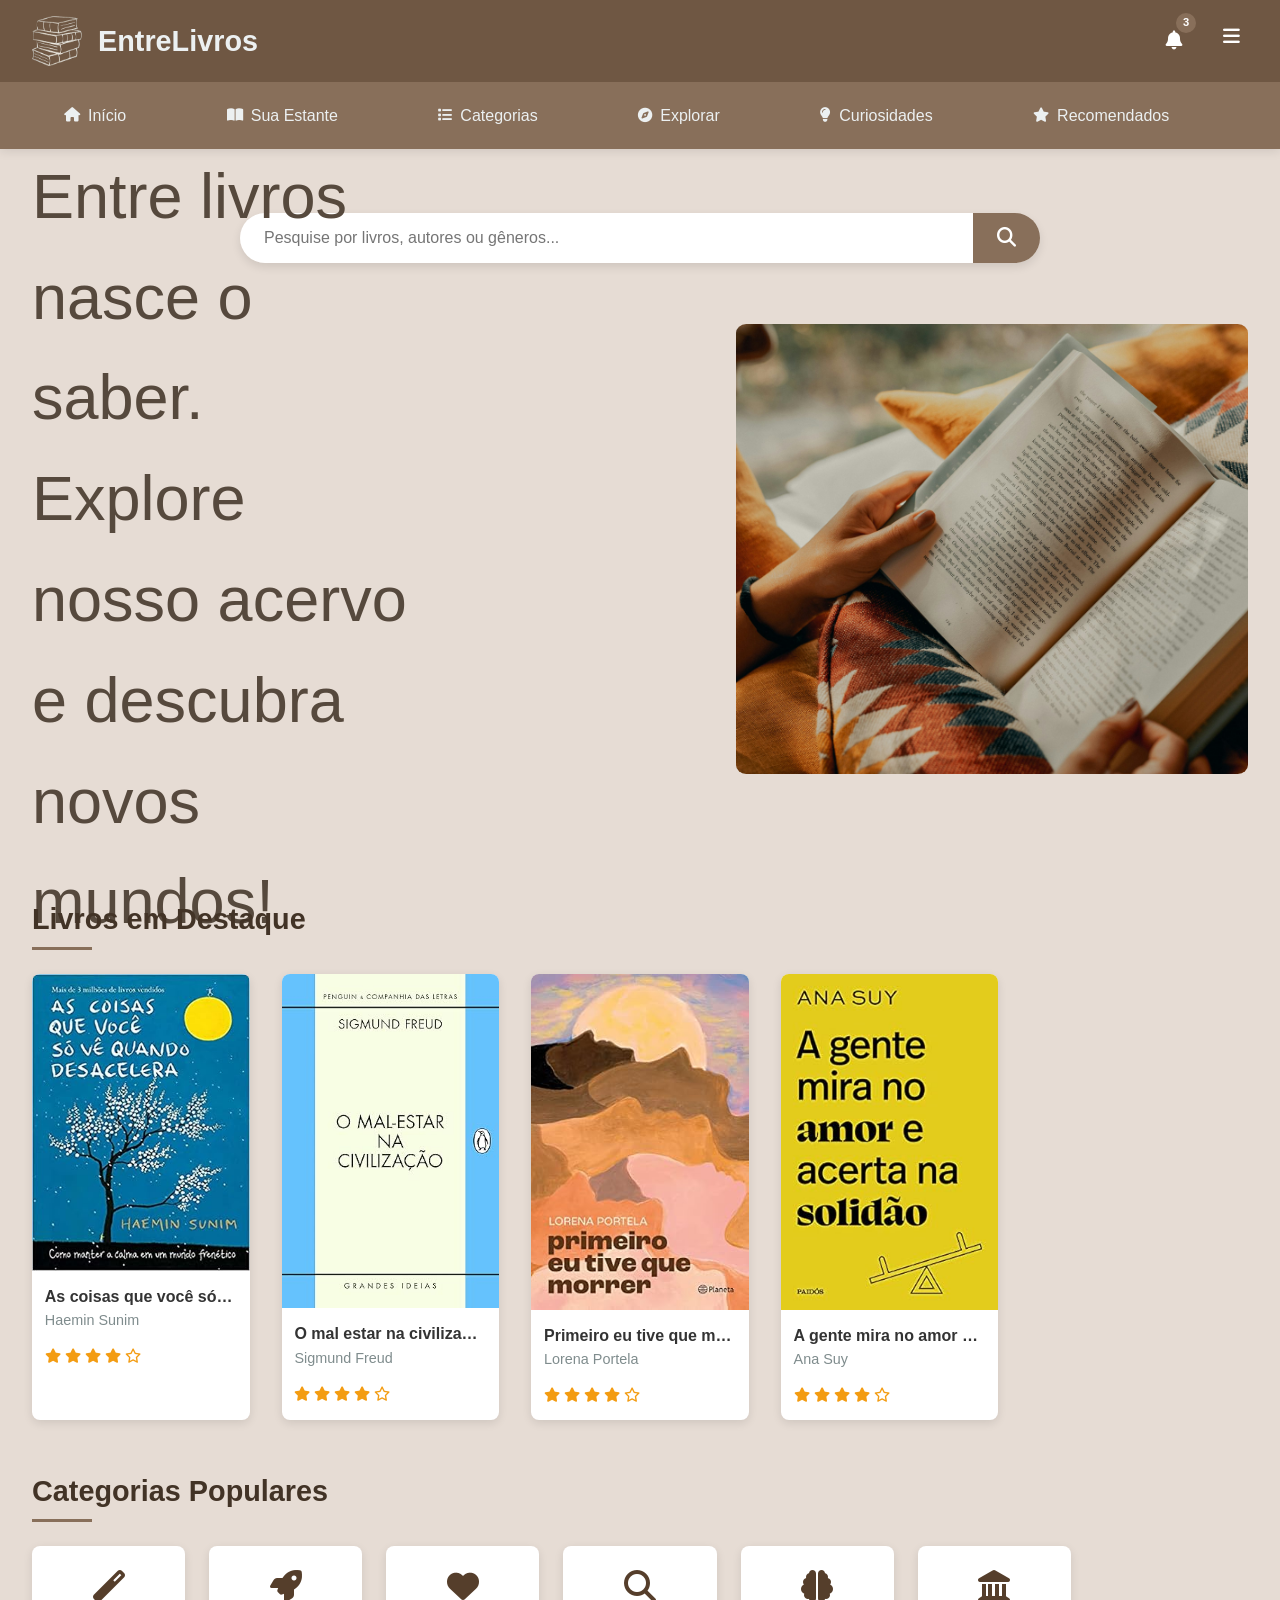
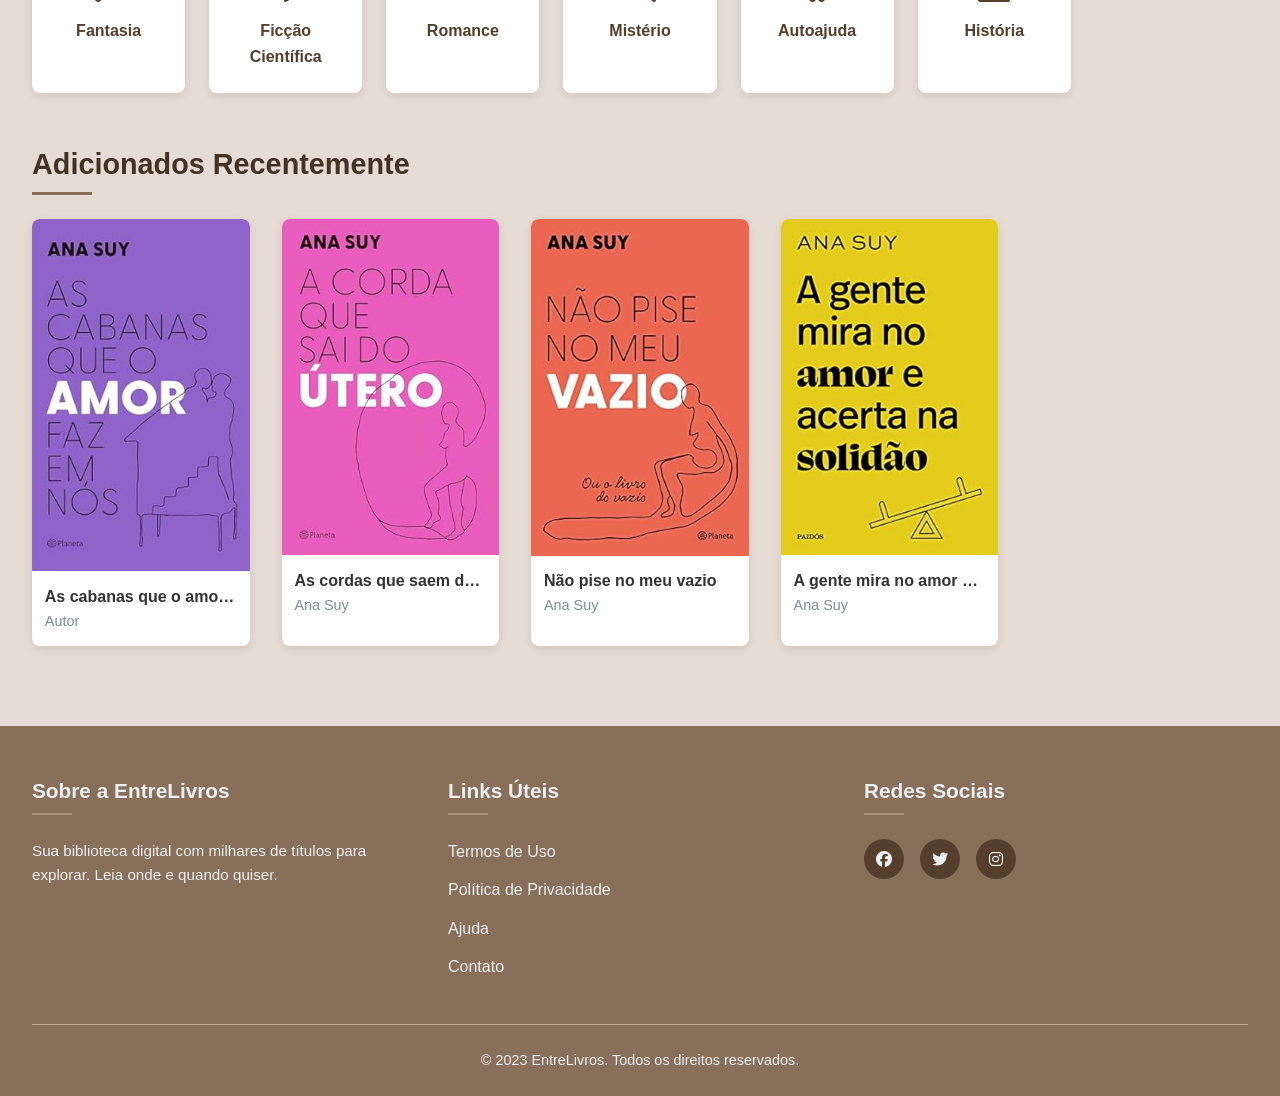
==== commit 84ce1941: "consertando a cagada da louise" ====
--- a/index.html
+++ b/index.html
@@ -23,14 +23,6 @@
                 <button class="icon-btn menu-btn">
                     <i class="fas fa-bars"></i>
                 </button>
-                <div class="submenu">
-                    <a href="#" class="submenu-item">Configurações</a>
-                    <a href="#" class="submenu-item">Minha Conta</a>
-                    <a href="#" class="submenu-item">Segurança</a>
-                    <a href="#" class="submenu-item">Ajuda</a>
-                    <a href="#" class="submenu-item">Saiba Mais</a>
-                    <a href="#" class="submenu-item">Sair</a>
-                </div>
              </div>
             </div>
         </div>
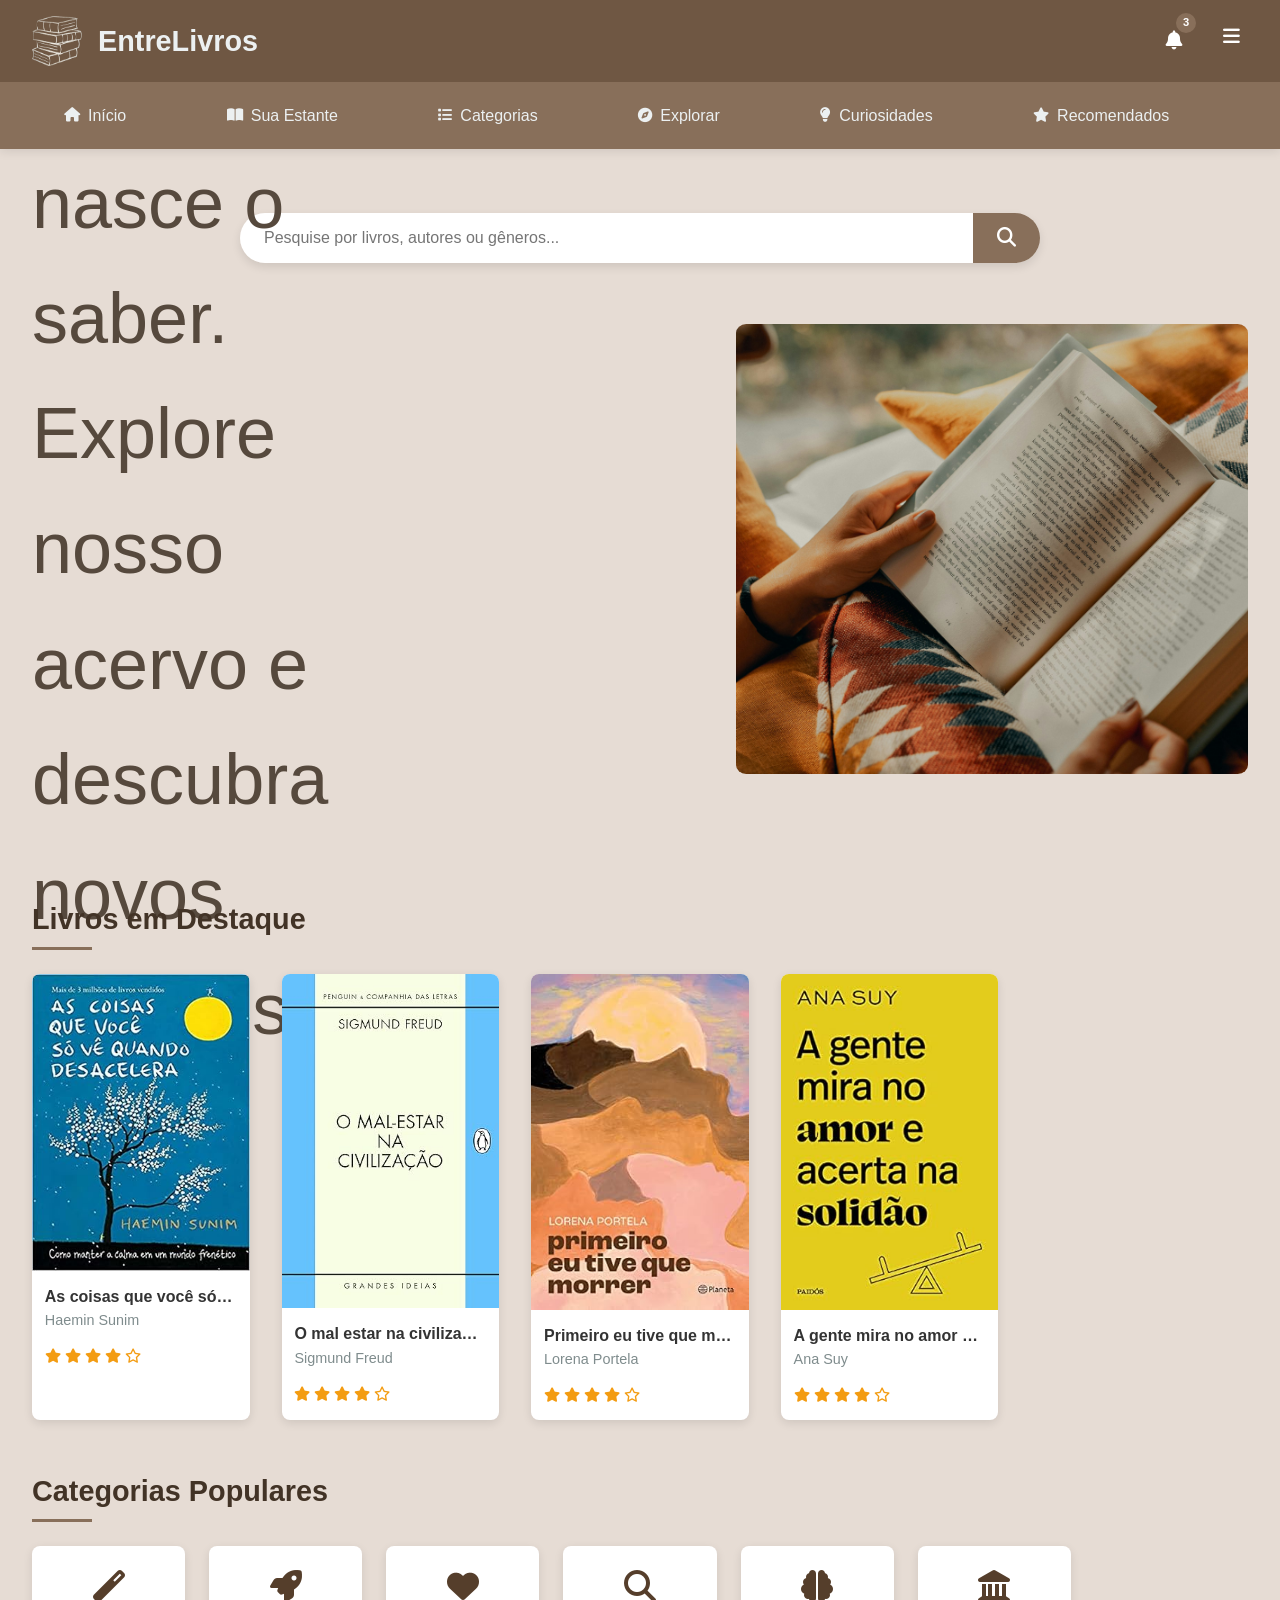
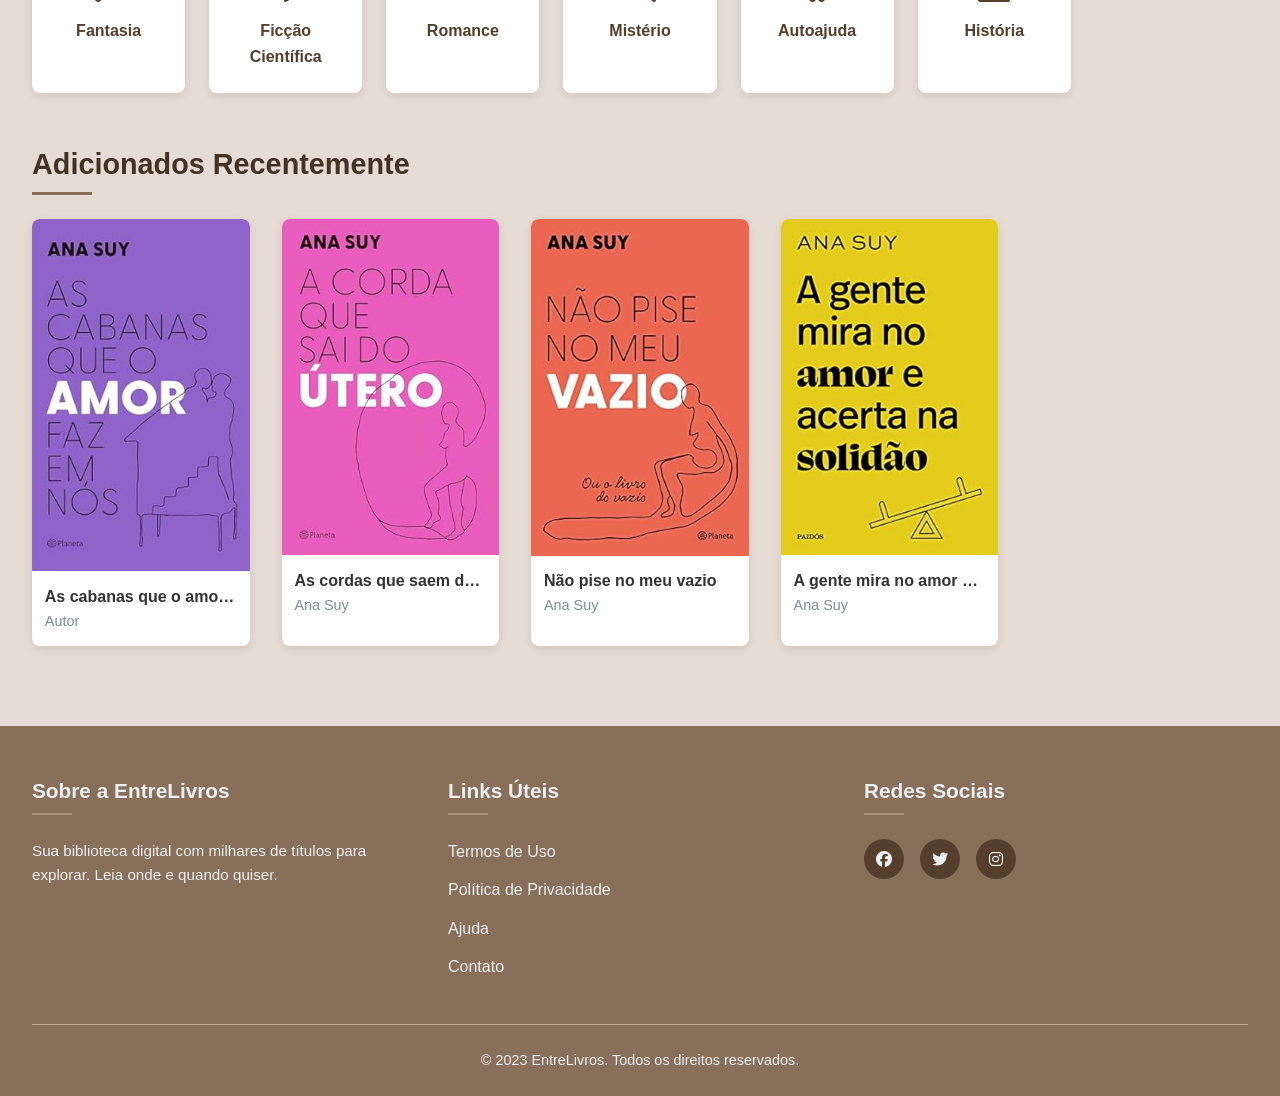
==== commit 327abf96: "frase da tela inicial" ====
--- a/index.html
+++ b/index.html
@@ -29,7 +29,7 @@
         
         <nav class="main-nav">
             <ul>
-                <li><a href="./site2.html"><i class="fas fa-home"></i> Início</a></li>
+                <li><a href="./index.html"><i class="fas fa-home"></i> Início</a></li>
                 <li><a href="#"><i class="fas fa-book-open"></i> Sua Estante</a></li>
                 <li><a href="#"><i class="fas fa-list"></i> Categorias</a></li>
                 <li><a href="#"><i class="fas fa-compass"></i> Explorar</a></li>
@@ -42,7 +42,7 @@
     <main>
         <section class="search-section">
             
-                <form action="./resultado.html" method="get" class="search-container">
+                <form action="./resultados/index.html" method="get" class="search-container">
                     <input type="text" placeholder="Pesquise por livros, autores ou gêneros...">
                     <button><i class="fas fa-search"></i></button>
                 </form>
@@ -52,7 +52,7 @@
         <section class="inicio"> 
        <div class="card1"> <p>Entre livros nasce o saber. Explore nosso acervo e descubra novos mundos!</p> </div>
        <div class="card2"><img src="../LivroPage/src/img/photo-1630343710506-89f8b9f21d31.jpg" alt=""></div> 
-                </section>
+        </section>
 
         <section class="featured-books">
             <h2>Livros em Destaque</h2>
--- a/style.css
+++ b/style.css
@@ -201,12 +201,13 @@
 
 .card1{
     display:flex;
-    font-size: 7vh;
+    font-size: 8vh;
     justify-content: center;
     align-items: center;
     height: 2vh;
     width: 30vw;
     color:#56493d;
+    font-weight: 500;
 }
 
     
